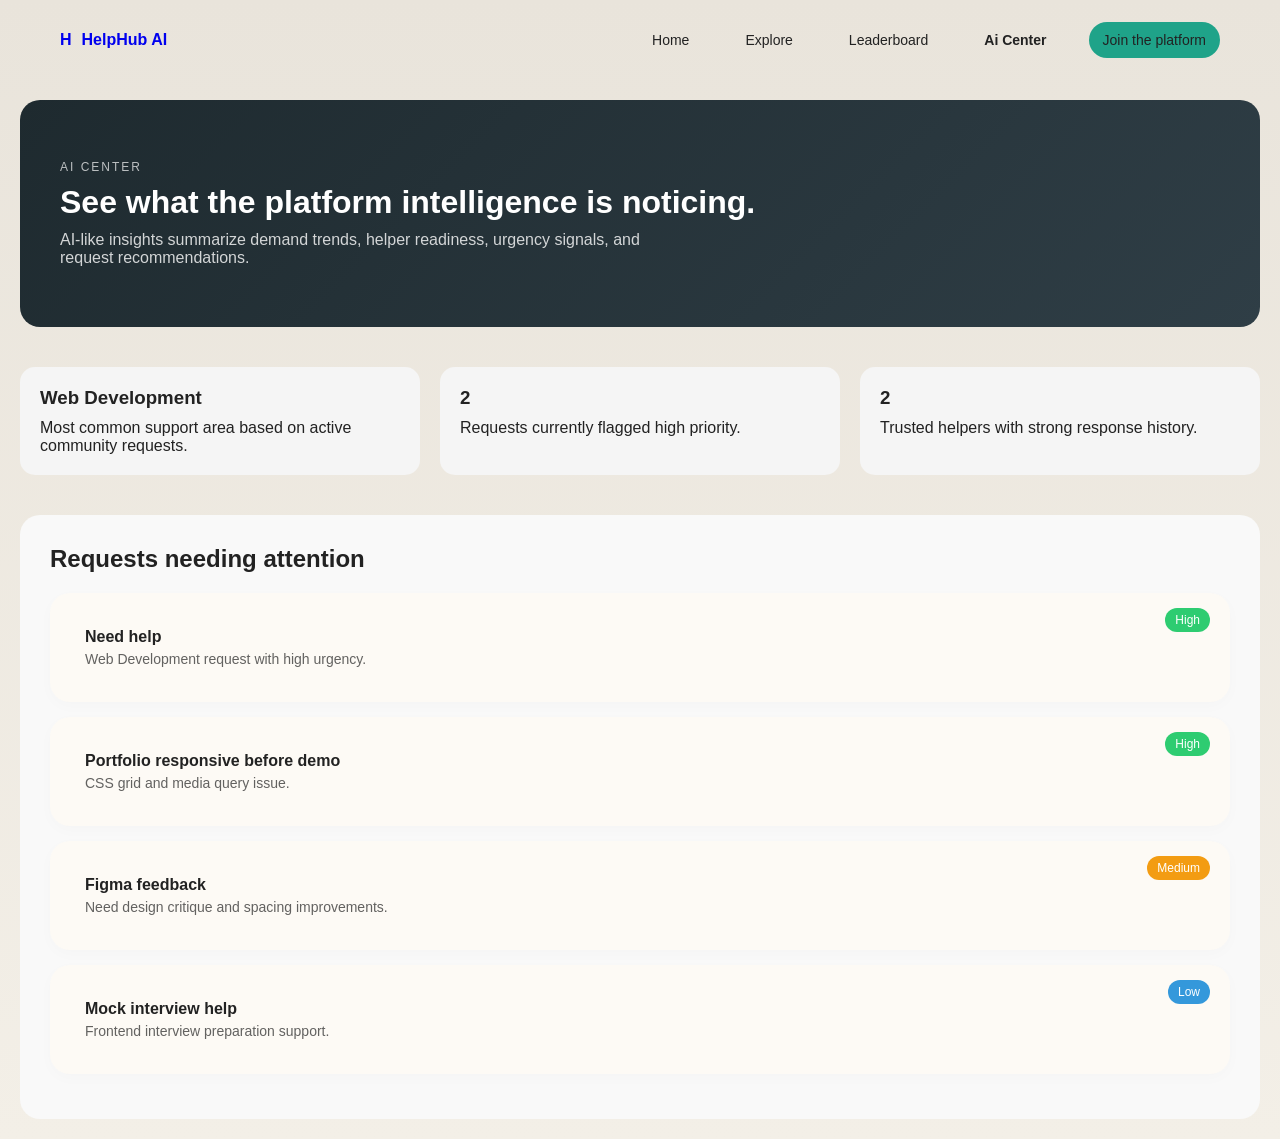
==== ai-center.html @ 76d534f5 "first commit" ====
<!doctype html>
<html lang="en">

<head>
  <meta charset="UTF-8" />
  <meta name="viewport" content="width=device-width, initial-scale=1.0" />
  <title>AI Center</title>
  <link rel="stylesheet" href="style.css" />
</head>

<body>
  <!-- NAVBAR -->
  <div class="navbar">
    <a href="./index.html" class="logo">
      <span class="logo-icon">H</span>
      <span class="logo-text">HelpHub AI</span>
    </a>

    <div class="nav-links">
      <a href="./index.html">Home</a>
      <a href="./explore.html">Explore</a>
      <a href="./leaderboard.html">Leaderboard</a>
      <a class="clicked-btn" href="./ai-center.html">Ai Center</a>
      <a href="./login.html" class="join-btn">Join the platform</a>
    </div>
  </div>

  <section class="ai-hero">
    <div class="ai-hero-content">
      <p class="ai-tag">AI CENTER</p>
      <h1>See what the platform intelligence is noticing.</h1>
      <p class="ai-sub">
        AI-like insights summarize demand trends, helper readiness, urgency
        signals, and request recommendations.
      </p>
    </div>
  </section>

  <section class="ai-stats">
    <div class="card">
      <h3>Web Development</h3>
      <p>Most common support area based on active community requests.</p>
    </div>

    <div class="card">
      <h3>2</h3>
      <p>Requests currently flagged high priority.</p>
    </div>

    <div class="card">
      <h3>2</h3>
      <p>Trusted helpers with strong response history.</p>
    </div>
  </section>

  <section class="ai-requests">
    <h2>Requests needing attention</h2>

    <div class="request-card">
      <h4>Need help</h4>
      <p>Web Development request with high urgency.</p>
      <span class="badge">High</span>
    </div>

    <div class="request-card">
      <h4>Portfolio responsive before demo</h4>
      <p>CSS grid and media query issue.</p>
      <span class="badge">High</span>
    </div>

    <div class="request-card">
      <h4>Figma feedback</h4>
      <p>Need design critique and spacing improvements.</p>
      <span class="badge medium">Medium</span>
    </div>

    <div class="request-card">
      <h4>Mock interview help</h4>
      <p>Frontend interview preparation support.</p>
      <span class="badge low">Low</span>
    </div>
  </section>
</body>

</html>
---- style.css ----
* {
  margin: 0;
  padding: 0;
  box-sizing: border-box;
  font-family: Inter, Arial, sans-serif;
}

body {
  background: linear-gradient(180deg, #e9e4db, #f3efe7);
  color: #222;
}

a,
a:visited,
a:hover,
a:active {
  text-decoration: none;
}


/* ================= NAVBAR ================= */

.navbar {
  display: flex;
  justify-content: space-between;
  align-items: center;
  padding: 22px 60px;
}

.topbar {
  position: sticky;
    top: 0;
    z-index: 20;
    backdrop-filter: blur(14px);
    background: rgba(244, 239, 230, 0.78);
    border-bottom: 1px solid rgba(29, 45, 42, 0.08);
}

.nav {
    display: flex;
    align-items: center;
    justify-content: space-between;
    gap: 20px;
    min-height: 78px;
}

.brand {
    display: inline-flex;
    align-items: center;
    gap: 14px;
    font-family: var(--heading-font);
    font-weight: 700;
}

.brand-badge {
    width: 44px;
    height: 44px;
    display: grid;
    place-items: center;
    border-radius: 14px;
    background: linear-gradient(135deg, #0f766e, #14b8a6);
    color: white;
    box-shadow: var(--shadow);
}

/* NAV LINKS */
.nav-links,
.nav-actions,
.tag-row,
.card-meta {
    display: flex;
    align-items: center;
    gap: 12px;
    flex-wrap: wrap;
}

.nav-links a {
    padding: 10px 14px;
    border-radius: 999px;
    color: var(--muted);
}

.nav-links a:hover,
.nav-links a.active {
    background: rgba(15, 118, 110, 0.1);
    color: var(--primary-strong);
}

/* ================= BADGES / TAGS ================= */
.pill,
.tag {
    display: inline-flex;
    align-items: center;
    padding: 8px 12px;
    border-radius: 999px;
    border: 1px solid rgba(17, 33, 29, 0.08);
    color: var(--muted);
    background: rgba(255, 255, 255, 0.65);
}

.tag {
    background: rgba(15, 118, 110, 0.08);
    color: var(--primary-strong);
    font-weight: 600;
}

.tag.urgent { background: rgba(220, 38, 38, 0.1); color: var(--danger); }
.tag.success { background: rgba(21, 128, 61, 0.1); color: var(--success); }
/* Responsive navbar: wrap links below the logo on smaller screens */
@media (max-width: 900px) {
  .navbar {
    padding: 16px 20px;
    flex-wrap: wrap;
    align-items: center;
  }
  /* let the logo sit on the left and nav-links take a full row */
  .logo {
    flex: 0 0 auto;
  }
  .nav-links {
    display: flex;
    flex-basis: 100%;
    justify-content: flex-end;
    gap: 12px;
    margin-top: 10px;
    flex-wrap: wrap;
  }
  .nav-links a,
  .nav-links span {
    padding: 8px 10px;
  }
  .join-btn {
    padding: 8px 12px;
  }
}

@media (max-width: 480px) {
  .navbar {
    padding: 12px 12px;
  }
  .nav-links {
    justify-content: flex-start;
    gap: 8px;
  }
  .nav-links a,
  .nav-links span {
    font-size: 14px;
    padding: 8px;
  }
  /* make the join button compact on small screens */
  .join-btn {
    padding: 6px 10px;
  }
}

.logo {
  display: flex;
  align-items: center;
  gap: 10px;
  font-weight: 600;
}

.logo-box {
  width: 36px;
  height: 36px;
  border-radius: 10px;
  background: #1fa389;
  display: flex;
  align-items: center;
  justify-content: center;
  color: white;
  font-weight: bold;
}

.nav-links {
  display: flex;
  gap: 28px;
  align-items: center;
  font-size: 14px;
}

.join-btn {
  background: #1fa389;
  padding: 10px 18px;
  border-radius: 20px;
  color: white;
  text-decoration: none;
}

/* HERO */

.hero {
  max-width: 1200px;
  margin: auto;
  display: grid;
  grid-template-columns: 1.2fr 1fr;
  gap: 40px;
  padding: 40px 20px;
}

.hero-left {
  background: #f7f3ea;
  padding: 50px;
  border-radius: 30px;
}

.hero-left small {
  letter-spacing: 2px;
  color: #5f6f66;
}

.hero-left h1 {
  font-size: 54px;
  margin: 18px 0;
  line-height: 1.1;
}

.hero-left p {
  color: #666;
  margin-bottom: 20px;
}

.hero-buttons {
  display: flex;
  gap: 12px;
  margin-bottom: 30px;
}

.primary-btn {
  background: #1fa389;
  color: white;
  padding: 12px 18px;
  border-radius: 20px;
  text-decoration: none;
}

.explore-hero {
  background: linear-gradient(135deg, #1e2a2f, #2f3e46);
  color: #fff;
  padding: 40px 28px;
  margin: 28px auto;
  border-radius: 20px;
  max-width: 1200px;
}
.explore-hero .ai-tag {
  letter-spacing: 2px;
  color: rgba(255, 255, 255, 0.8);
  font-size: 12px;
  margin-bottom: 8px;
}
.explore-hero h1 {
  font-size: 34px;
  margin: 6px 0 10px;
  line-height: 1.15;
}
.explore-hero .ai-sub {
  color: rgba(255, 255, 255, 0.85);
  max-width: 900px;
}

.explore-container {
  max-width: 1200px;
  margin: 0 auto 40px;
  padding: 20px;
  display: grid;
  grid-template-columns: 280px 1fr;
  gap: 24px;
  align-items: start;
}

.filters {
  background: #fff;
  padding: 18px;
  border-radius: 12px;
  box-shadow: 0 10px 20px rgba(0, 0, 0, 0.04);
  height: max-content;
  position: sticky;
  top: 20px;
}

.filter-tag {
  letter-spacing: 2px;
  color: #777;
  font-size: 12px;
  margin-bottom: 8px;
}

.feed {
  display: grid;
  grid-template-columns: repeat(2, 1fr);
  gap: 18px;
}

.feed-card {
  background: #fff;
  padding: 18px;
  border-radius: 12px;
  box-shadow: 0 10px 20px rgba(0, 0, 0, 0.04);
  display: flex;
  flex-direction: column;
  gap: 12px;
  min-height: 120px;
}

.tags {
  display: flex;
  gap: 8px;
  flex-wrap: wrap;
}

/* tag color variants used in explore.html */
.tag {
  display: inline-block;
  padding: 4px 10px;
  border-radius: 10px;
  font-size: 12px;
}
.tag.red {
  background: #ffe9e9;
  color: #b80f0f;
}
.tag.green {
  background: #e6f9ed;
  color: #117a4b;
}
.tag.yellow {
  background: #fff4d6;
  color: #b06f00;
}
.tag.blue {
  background: #e8f3ff;
  color: #205a9c;
}

.feed-card button {
  position: static;
  margin-top: 8px;
  padding: 8px 14px;
  border-radius: 20px;
  border: 1px solid #e6e6e6;
  background: #fff;
  color: #000;
  cursor: pointer;
  align-self: flex-start;
}
.feed-card button:hover {
  background: #f5f5f5;
}

@media (max-width: 900px) {
  .explore-container {
    grid-template-columns: 1fr;
  }
  .feed {
    grid-template-columns: 1fr;
  }
  .explore-hero h1 {
    font-size: 28px;
  }
  .filters {
    position: static;
    width: 100%;
  }
}

.secondary-btn {
  background: white;
  padding: 12px 18px;
  border-radius: 20px;
  text-decoration: none;
  color: #333;
  border: 1px solid #ddd;
}

/* STATS */

.stats {
  display: grid;
  grid-template-columns: repeat(3, 1fr);
  gap: 15px;
}

.stat-card {
  background: white;
  padding: 22px;
  border-radius: 18px;
  box-shadow: 0 10px 20px rgba(0, 0, 0, 0.05);
}

.stat-card h3 {
  font-size: 28px;
  margin-bottom: 6px;
}

/* RIGHT CARD */

.hero-right {
  background: #0d3d35;
  padding: 40px;
  border-radius: 28px;
  color: white;
  position: relative;
}

.circle {
  width: 70px;
  height: 70px;
  background: linear-gradient(#ffd56a, #f0b400);
  border-radius: 50%;
  position: absolute;
  top: 20px;
  right: 20px;
}

.hero-right h2 {
  font-size: 32px;
  margin-bottom: 15px;
}

.hero-right p {
  color: #d3ded9;
  margin-bottom: 20px;
}

.feature-box {
  background: #f4efe7;
  color: #333;
  padding: 18px;
  border-radius: 16px;
  margin-bottom: 15px;
}

.feature-box strong {
  display: block;
  margin-bottom: 6px;
}

/* SECTION */

.section {
  max-width: 1200px;
  margin: auto;
  padding: 70px 20px;
}

.section h2 {
  font-size: 36px;
  margin-bottom: 30px;
}

/* FLOW CARDS */

.flow {
  display: grid;
  grid-template-columns: repeat(3, 1fr);
  gap: 20px;
}

.flow-card {
  background: white;
  padding: 24px;
  border-radius: 20px;
  box-shadow: 0 10px 20px rgba(0, 0, 0, 0.05);
}

/* COMMUNITY */

.community {
  display: grid;
  grid-template-columns: repeat(3, 1fr);
  gap: 20px;
}

.community-card {
  background: white;
  padding: 24px;
  border-radius: 20px;
  box-shadow: 0 10px 20px rgba(0, 0, 0, 0.05);
}

.tag {
  display: inline-block;
  background: #e6f4ef;
  padding: 4px 10px;
  border-radius: 10px;
  font-size: 12px;
  margin-right: 6px;
}

.open-btn {
  margin-top: 15px;
  display: inline-block;
  background: #f4f4f4;
  padding: 8px 14px;
  border-radius: 20px;
  text-decoration: none;
  color: #333;
  font-size: 13px;
}

/* FOOTER */

.footer {
  text-align: center;
  font-size: 13px;
  padding: 30px;
  color: #777;
}

/* RESPONSIVE */

@media (max-width: 900px) {
  .hero {
    grid-template-columns: 1fr;
  }

  .stats {
    grid-template-columns: 1fr;
  }

  .flow {
    grid-template-columns: 1fr;
  }

  .community {
    grid-template-columns: 1fr;
  }
}

/* MAIN CONTAINER */

.container {
  max-width: 1200px;
  margin: auto;
  padding: 40px 20px;
  display: flex;
  gap: 30px;
}

/* LEFT CARD */

.left-card {
  flex: 1;
  background: linear-gradient(135deg, #0c3d36, #0b2e2b);
  color: white;
  padding: 50px;
  border-radius: 30px;
}

.left-card small {
  letter-spacing: 2px;
  color: #cbd5d1;
}

.left-card h1 {
  font-size: 48px;
  margin: 20px 0;
}

.left-card p {
  color: #cbd5d1;
  line-height: 1.6;
  margin-bottom: 20px;
}

.left-card ul {
  color: #cbd5d1;
  line-height: 1.8;
}

/* RIGHT CARD */

.right-card {
  flex: 1;
  background: #f8f3ea;
  padding: 40px;
  border-radius: 30px;
  box-shadow: 0 10px 30px rgba(0, 0, 0, 0.05);
}

.right-card small {
  letter-spacing: 2px;
  color: #777;
}

.right-card h2 {
  font-size: 32px;
  margin: 15px 0 30px;
}

label {
  font-size: 14px;
  color: #444;
  display: block;
  margin-bottom: 6px;
}

input,
select {
  width: 100%;
  padding: 12px;
  border-radius: 10px;
  border: 1px solid #ddd;
  margin-bottom: 18px;
  background: white;
}

.row {
  display: flex;
  gap: 15px;
}

.row div {
  flex: 1;
}

button {
  width: 100%;
  padding: 14px;
  border: none;
  border-radius: 30px;
  background: #1db59c;
  color: white;
  font-size: 16px;
  cursor: pointer;
}

button:hover {
  opacity: 0.9;
}

/* RESPONSIVE */

@media (max-width: 900px) {
  .container {
    flex-direction: column;
  }

  .left-card h1 {
    font-size: 36px;
  }
}
.clicked-btn {
  color: #1fa389;
  font-weight: 600;
  position: relative;
}
/* AI HERO */
.ai-hero {
  background: linear-gradient(135deg, #1e2a2f, #2f3e46);
  color: #fff;
  padding: 60px 40px;
  border-radius: 20px;
  margin: 20px;
}

.ai-hero h1 {
  font-size: 32px;
  margin: 10px 0;
}

.ai-sub {
  opacity: 0.8;
  max-width: 600px;
}

.ai-tag {
  font-size: 12px;
  letter-spacing: 2px;
  opacity: 0.7;
}

/* STATS */
.ai-stats {
  display: flex;
  gap: 20px;
  padding: 20px;
}

.card {
  background: #f5f5f5;
  padding: 20px;
  border-radius: 15px;
  flex: 1;
}

.card h3 {
  margin-bottom: 10px;
}

/* REQUESTS */
.ai-requests {
  background: #f9f9f9;
  margin: 20px;
  padding: 30px;
  border-radius: 20px;
}

.ai-requests h2 {
  margin-bottom: 20px;
}

.request-card {
  background: #fff;
  padding: 15px 20px;
  border-radius: 12px;
  margin-bottom: 15px;
  position: relative;
}

.request-card h4 {
  margin-bottom: 5px;
}

.request-card p {
  font-size: 14px;
  opacity: 0.7;
}

/* BADGES */
.badge {
  position: absolute;
  top: 15px;
  right: 20px;
  background: #2ecc71;
  color: #fff;
  padding: 5px 10px;
  border-radius: 20px;
  font-size: 12px;
}

.badge.medium {
  background: #f39c12;
}

.badge.low {
  background: #3498db;
}
/* Explore styles consolidated above (removed duplicate block) */

.active-nav-btn {
  background: #e6f4ef;
  color: #1fa389 !important;
  padding: 8px 18px;
  border-radius: 20px;
  font-weight: 500;
}

.profile-wrapper {
  max-width: 1000px;
  margin: 0 auto;
  padding: 20px;
  display: flex;
  flex-direction: column;
  gap: 20px;
}

.profile-header-card {
  background: #283033;
  color: white;
  padding: 50px 40px;
  border-radius: 20px;
}

.profile-header-card small {
  font-size: 12px;
  letter-spacing: 1.5px;
  color: #9ba4a1;
  text-transform: uppercase;
  font-weight: 600;
}

.profile-header-card h1 {
  font-size: 42px;
  margin: 12px 0 8px;
  font-weight: 600;
  letter-spacing: -1px;
}

.profile-header-card p {
  color: #9ba4a1;
  font-size: 15px;
}

.profile-content {
  display: grid;
  grid-template-columns: 1fr 1fr;
  gap: 20px;
}

.profile-card {
  background: #fdfaf5;
  border-radius: 20px;
  padding: 35px;
  box-shadow: 0 4px 15px rgba(0, 0, 0, 0.02);
}

.profile-card-label {
  font-size: 11px;
  letter-spacing: 1.5px;
  color: #1fa389;
  text-transform: uppercase;
  font-weight: 700;
  margin-bottom: 15px;
  display: block;
}

.profile-card h2 {
  font-size: 32px;
  margin-bottom: 25px;
  color: #111;
  letter-spacing: -0.5px;
}

/* Stats List */
.profile-stat {
  display: flex;
  justify-content: space-between;
  padding: 18px 0;
  border-bottom: 1px solid #eaeaea;
  font-size: 15px;
  color: #444;
}

.profile-stat:last-of-type {
  margin-bottom: 10px;
}

.profile-stat strong {
  font-weight: 600;
  color: #111;
}

.profile-tags-group {
  margin-top: 25px;
}

.profile-tags-group h4 {
  font-size: 14px;
  margin-bottom: 12px;
  color: #222;
  font-weight: 600;
}

.profile-tag {
  display: inline-block;
  background: #e6f4ef;
  color: #1fa389;
  padding: 8px 16px;
  border-radius: 20px;
  font-size: 13px;
  margin-right: 6px;
  margin-bottom: 8px;
  font-weight: 500;
}

/* Form Layout */
.profile-form-row {
  display: flex;
  gap: 15px;
}

.profile-form-row .form-group {
  flex: 1;
}

.form-group {
  margin-bottom: 18px;
}

.form-group label {
  font-size: 13px;
  font-weight: 500;
  margin-bottom: 8px;
  color: #555;
}

.profile-card input {
  background: #ffffff;
  border: 1px solid #e8e8e8;
  padding: 14px;
  font-size: 14px;
  color: #333;
  margin-bottom: 0;
}

.save-profile-btn {
  background: #1fa389;
  color: white;
  padding: 14px;
  border-radius: 30px;
  font-weight: 600;
  margin-top: 15px;
  width: 100%;
  cursor: pointer;
  transition: background 0.2s ease;
}

.save-profile-btn:hover {
  background: #198a73;
}

/* Mobile Responsive */
@media (max-width: 850px) {
  .profile-content {
    grid-template-columns: 1fr;
  }
  .profile-form-row {
    flex-direction: column;
    gap: 0;
  }
  .nav-links.mobile-text-links {
    display: flex !important;
    gap: 15px;
    flex-wrap: wrap;
    justify-content: center;
  }
}

.message-list {
  display: flex;
  flex-direction: column;
  gap: 16px;
}

.message-item {
  border: 1px solid #f0f0f0;
  border-radius: 16px;
  padding: 20px;
  display: flex;
  justify-content: space-between;
  align-items: center;
  background: #ffffff;
  box-shadow: 0 2px 8px rgba(0, 0, 0, 0.01);
}

.msg-content {
  max-width: 75%;
}

.msg-content strong {
  display: block;
  font-size: 14px;
  color: #111;
  margin-bottom: 8px;
  font-weight: 600;
}

.msg-content p {
  font-size: 13px;
  color: #666;
  line-height: 1.5;
  margin: 0;
}

.msg-time {
  background: #e6f4ef;
  color: #1fa389;
  padding: 10px 14px;
  border-radius: 30px;
  font-size: 11px;
  font-weight: 700;
  text-align: center;
  line-height: 1.3;
}

.custom-select,
.custom-textarea {
  width: 100%;
  padding: 14px;
  border-radius: 10px;
  border: 1px solid #e8e8e8;
  background: #ffffff;
  font-size: 14px;
  color: #333;
  margin-bottom: 0;
  font-family: inherit;
}

.custom-textarea {
  resize: vertical;
  min-height: 100px;
}

.custom-select:focus,
.custom-textarea:focus {
  outline: none;
  border-color: #1fa389;
}

.request-wrapper {
  max-width: 1000px;
  margin: 0 auto;
  padding: 20px;
  display: flex;
  flex-direction: column;
  gap: 20px;
}

.request-hero {
  background: #283033;
  color: white;
  padding: 50px 40px;
  border-radius: 20px;
}

.request-hero small {
  font-size: 11px;
  letter-spacing: 1.5px;
  color: #9ba4a1;
  text-transform: uppercase;
  font-weight: 700;
  display: block;
  margin-bottom: 12px;
}

.request-hero h1 {
  font-size: 42px;
  margin: 0 0 12px 0;
  font-weight: 600;
  letter-spacing: -1px;
  line-height: 1.1;
}

.request-hero p {
  color: #9ba4a1;
  font-size: 15px;
}

.request-body {
  display: grid;
  grid-template-columns: 1.3fr 1fr;
  gap: 20px;
}

.request-card {
  background: #fdfaf5;
  border-radius: 20px;
  padding: 35px;
  box-shadow: 0 4px 15px rgba(0, 0, 0, 0.02);
}

/* FORM STYLES OVERRIDE */
.request-form label {
  font-size: 13px;
  font-weight: 600;
  color: #333;
  margin-bottom: 8px;
  display: block;
}

.request-form input,
.request-form select,
.request-form textarea {
  width: 100%;
  padding: 14px;
  border-radius: 10px;
  border: 1px solid #e8e8e8;
  background: #ffffff;
  font-size: 14px;
  color: #333;
  margin-bottom: 20px;
  font-family: inherit;
  box-shadow: none;
}

.request-form input:focus,
.request-form select:focus,
.request-form textarea:focus {
  outline: none;
  border-color: #1fa389;
}

.request-form textarea {
  resize: vertical;
  min-height: 120px;
}

.request-form-row {
  display: flex;
  gap: 15px;
}

.request-form-row > div {
  flex: 1;
}

/* BUTTONS */
.request-actions {
  display: flex;
  gap: 15px;
  margin-top: 10px;
}

.btn-outline {
  background: #ffffff;
  border: 1px solid #e8e8e8;
  color: #111;
  font-weight: 600;
  padding: 12px 20px;
  border-radius: 30px;
  cursor: pointer;
  width: auto;
  transition: all 0.2s;
}

.btn-outline:hover {
  background: #f4f4f4;
}

.btn-primary {
  background: #1fa389;
  color: white;
  border: none;
  font-weight: 600;
  padding: 12px 20px;
  border-radius: 30px;
  cursor: pointer;
  width: auto;
  transition: all 0.2s;
}

.btn-primary:hover {
  background: #198a73;
}

/* AI ASSISTANT PANEL */
.ai-panel-label {
  font-size: 11px;
  letter-spacing: 1.5px;
  color: #1fa389;
  text-transform: uppercase;
  font-weight: 700;
  margin-bottom: 15px;
  display: block;
}

.request-ai-card h2 {
  font-size: 32px;
  margin-bottom: 25px;
  color: #111;
  letter-spacing: -0.5px;
  line-height: 1.1;
}

.ai-suggestion-list {
  display: flex;
  flex-direction: column;
}

.ai-suggestion-item {
  display: flex;
  justify-content: space-between;
  align-items: flex-start;
  padding: 18px 0;
  border-bottom: 1px solid #eaeaea;
  font-size: 14px;
  color: #444;
  gap: 20px;
}

.ai-suggestion-item:last-child {
  border-bottom: none;
  padding-bottom: 0;
}

.ai-suggestion-item .key {
  color: #555;
  flex-shrink: 0;
}

.ai-suggestion-item .value {
  font-weight: 600;
  color: #111;
  text-align: right;
  line-height: 1.4;
}

/* RESPONSIVE */
@media (max-width: 850px) {
  .request-body {
    grid-template-columns: 1fr;
  }
  .request-form-row {
    flex-direction: column;
    gap: 0;
  }
  .request-form-row[style] {
    max-width: 100% !important;
  }
  .request-actions {
    flex-direction: column;
  }
  .btn-outline,
  .btn-primary {
    width: 100%;
  }
  .ai-suggestion-item {
    flex-direction: column;
    gap: 8px;
    text-align: left;
  }
  .ai-suggestion-item .value {
    text-align: left;
  }
}
/* ========================================= */
/* DASHBOARD PAGE CSS                        */
/* ========================================= */

.dashboard-wrapper {
  max-width: 1200px;
  margin: 0 auto;
  padding: 20px;
  display: flex;
  flex-direction: column;
  gap: 24px;
}

/* HERO */
.dashboard-hero {
  background: #283033;
  color: white;
  padding: 40px 40px;
  border-radius: 20px;
}

.dashboard-hero small {
  font-size: 11px;
  letter-spacing: 1.5px;
  color: #9ba4a1;
  text-transform: uppercase;
  font-weight: 700;
  display: block;
  margin-bottom: 12px;
}

.dashboard-hero h1 {
  font-size: 46px;
  margin: 0 0 10px 0;
  font-weight: 600;
  letter-spacing: -1px;
}

.dashboard-hero p {
  color: #9ba4a1;
  font-size: 15px;
}

/* STATS */
.dashboard-stats {
  display: grid;
  grid-template-columns: repeat(4, 1fr);
  gap: 20px;
}

.stat-box {
  background: #ffffff;
  padding: 24px;
  border-radius: 16px;
  box-shadow: 0 4px 10px rgba(0,0,0,0.02);
}

.stat-label {
  font-size: 11px;
  letter-spacing: 1.5px;
  color: #1fa389;
  text-transform: uppercase;
  font-weight: 700;
  display: block;
  margin-bottom: 15px;
}

.stat-box h3 {
  font-size: 32px;
  margin-bottom: 10px;
  color: #111;
}

.stat-box p {
  font-size: 13px;
  color: #666;
  line-height: 1.4;
}

/* MAIN CONTENT GRID */
.dashboard-content {
  display: grid;
  grid-template-columns: 1.6fr 1fr;
  gap: 24px;
  align-items: start;
}

/* LEFT: RECENT REQUESTS */
.section-header {
  display: flex;
  justify-content: space-between;
  align-items: flex-end;
  margin-bottom: 20px;
}

.section-header small {
  font-size: 11px;
  letter-spacing: 1.5px;
  color: #1fa389;
  text-transform: uppercase;
  font-weight: 700;
  display: block;
  margin-bottom: 8px;
}

.section-header h2 {
  font-size: 32px;
  color: #111;
  letter-spacing: -0.5px;
}

.btn-round {
  background: #ffffff;
  border: none;
  padding: 10px 20px;
  border-radius: 30px;
  font-weight: 600;
  color: #111;
  cursor: pointer;
  box-shadow: 0 2px 8px rgba(0,0,0,0.04);
  font-size: 13px;
  width: auto;
}

.dash-request-list {
  display: flex;
  flex-direction: column;
  gap: 16px;
}

.dash-req-card {
  background: #ffffff;
  padding: 24px;
  border-radius: 16px;
  box-shadow: 0 4px 10px rgba(0,0,0,0.02);
}

.top-badges {
  display: flex;
  gap: 8px;
  margin-bottom: 12px;
}

.badge-pill {
  font-size: 11px;
  padding: 4px 12px;
  border-radius: 20px;
  font-weight: 600;
}

.badge-pill.outline { border: 1px solid #e0e0e0; color: #555; }
.badge-pill.light-red { background: #ffebeb; color: #d64545; }
.badge-pill.light-green { background: #e6f4ef; color: #1fa389; }
.badge-pill.light-blue { background: #ebf5ff; color: #0073e6; }
.badge-pill.light-gray { background: #f0f0f0; color: #666; }

.dash-req-card h4 {
  font-size: 18px;
  margin-bottom: 8px;
  color: #111;
}

.dash-req-card p {
  font-size: 14px;
  color: #666;
  margin-bottom: 16px;
  line-height: 1.5;
}

.card-footer {
  display: flex;
  justify-content: space-between;
  align-items: center;
  margin-top: 20px;
  padding-top: 16px;
  border-top: 1px solid #f0f0f0;
}

.user-info strong {
  display: block;
  font-size: 13px;
  color: #111;
}

.user-info span {
  font-size: 12px;
  color: #888;
}

.btn-outline-small {
  background: transparent;
  border: 1px solid #ddd;
  padding: 8px 16px;
  border-radius: 20px;
  font-size: 13px;
  font-weight: 600;
  color: #333;
  cursor: pointer;
  width: auto;
}

/* RIGHT: SIDEBAR */
.dashboard-sidebar {
  display: flex;
  flex-direction: column;
  gap: 20px;
}

.side-card {
  background: #ffffff;
  padding: 24px;
  border-radius: 16px;
  box-shadow: 0 4px 10px rgba(0,0,0,0.02);
}

.side-label {
  font-size: 11px;
  letter-spacing: 1.5px;
  color: #1fa389;
  text-transform: uppercase;
  font-weight: 700;
  display: block;
  margin-bottom: 12px;
}

.side-card h3 {
  font-size: 20px;
  margin-bottom: 20px;
  color: #111;
}

/* Insight List */
.insight-list {
  display: flex;
  flex-direction: column;
}

.insight-item {
  display: flex;
  justify-content: space-between;
  padding: 16px 0;
  border-bottom: 1px solid #f0f0f0;
  font-size: 13px;
}

.insight-item:last-child {
  border-bottom: none;
  padding-bottom: 0;
}

.insight-item .key {
  color: #666;
  flex: 1;
}

.insight-item .value {
  font-weight: 600;
  color: #111;
  text-align: right;
  flex: 1;
  line-height: 1.4;
}

/* Notification List */
.notification-list {
  display: flex;
  flex-direction: column;
  gap: 12px;
}

.notification-item {
  display: flex;
  justify-content: space-between;
  align-items: center;
  padding: 16px;
  border: 1px solid #f0f0f0;
  border-radius: 12px;
  background: #fafafa;
}

.notif-text strong {
  display: block;
  font-size: 13px;
  color: #111;
  margin-bottom: 4px;
  line-height: 1.3;
}

.notif-text span {
  font-size: 11px;
  color: #888;
}

.notif-badge {
  font-size: 10px;
  font-weight: 600;
  padding: 4px 10px;
  border-radius: 20px;
  text-transform: uppercase;
}

.notif-badge.unread { background: #ffebeb; color: #d64545; }
.notif-badge.read { background: #e6f4ef; color: #1fa389; }

/* RESPONSIVE */
@media (max-width: 950px) {
  .dashboard-stats {
    grid-template-columns: repeat(2, 1fr);
  }
  .dashboard-content {
    grid-template-columns: 1fr;
  }
  .section-header {
    flex-direction: column;
    align-items: flex-start;
    gap: 15px;
  }
}

@media (max-width: 600px) {
  .dashboard-stats {
    grid-template-columns: 1fr;
  }
  .dashboard-hero h1 {
    font-size: 36px;
  }
}
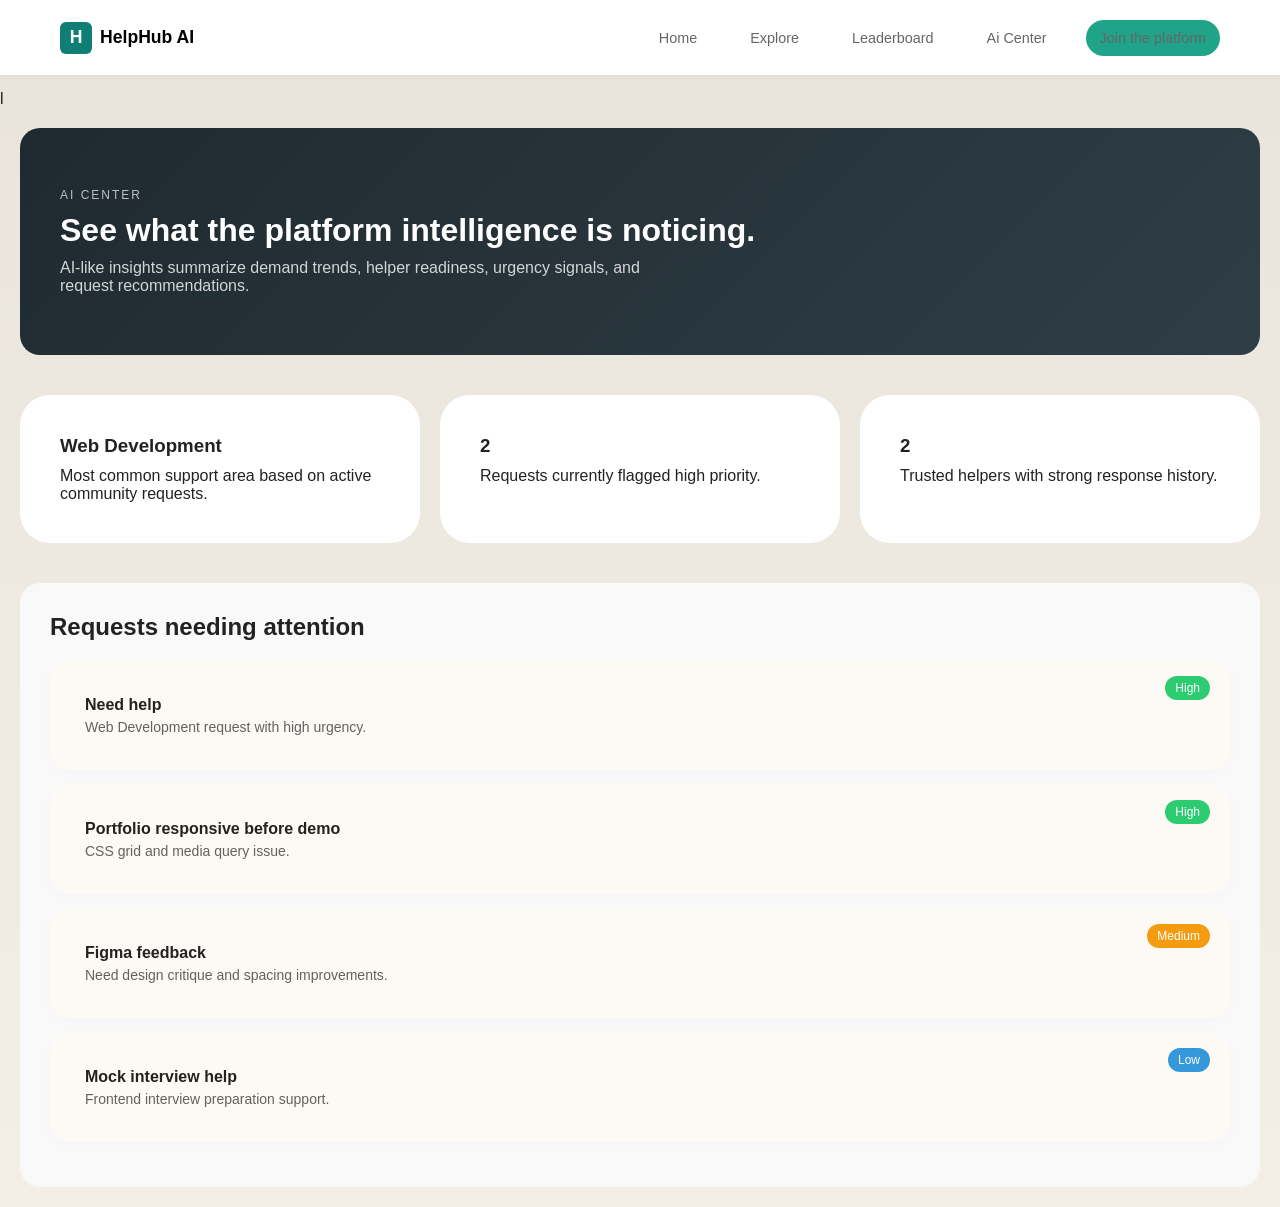
==== commit f78df552: "fix style" ====
--- a/ai-center.html
+++ b/ai-center.html
@@ -5,7 +5,10 @@
   <meta charset="UTF-8" />
   <meta name="viewport" content="width=device-width, initial-scale=1.0" />
   <title>AI Center</title>
-  <link rel="stylesheet" href="style.css" />
+  <link rel="stylesheet" href="style.css">
+   <!-- <link rel="stylesheet" href="index.css" > -->
+  <link rel="stylesheet" href="leaderboard.css">
+  l
 </head>
 
 <body>
--- a/style.css
+++ b/style.css
@@ -110,7 +110,6 @@
 @media (max-width: 900px) {
   .navbar {
     padding: 16px 20px;
-    flex-wrap: wrap;
     align-items: center;
   }
   /* let the logo sit on the left and nav-links take a full row */
--- a/index.css
+++ b/index.css
@@ -0,0 +1,349 @@
+:root {
+    --bg: #f4efe6;
+    --surface: rgba(255, 250, 243, 0.88);
+    --surface-strong: #fffaf3;
+    --surface-dark: #1d2d2a;
+    --text: #1a1f1d;
+    --muted: #5f685f;
+    --line: rgba(34, 54, 47, 0.1);
+    --primary: #0f766e;
+    --primary-strong: #115e59;
+    --accent: #f59e0b;
+    --danger: #dc2626;
+    --success: #15803d;
+    --shadow: 0 24px 60px rgba(17, 33, 29, 0.12);
+    --radius-xl: 32px;
+    --radius-lg: 22px;
+    --container: 1180px;
+    --heading-font: "Space Grotesk", "Segoe UI", sans-serif;
+    --body-font: "Plus Jakarta Sans", "Segoe UI", sans-serif;
+}
+
+/* RESET */
+* { box-sizing: border-box; }
+
+html { scroll-behavior: smooth; }
+
+body {
+    margin: 0;
+    font-family: var(--body-font);
+    color: var(--text);
+    background:
+        radial-gradient(circle at top left, rgba(16, 185, 129, 0.12), transparent 30%),
+        radial-gradient(circle at top right, rgba(245, 158, 11, 0.16), transparent 28%),
+        linear-gradient(180deg, #f7f0e6 0%, #f4efe6 52%, #efe7da 100%);
+    min-height: 100vh;
+}
+
+a { color: inherit; text-decoration: none; }
+img { max-width: 100%; display: block; }
+
+button, input, select, textarea {
+    font: inherit;
+}
+
+.container {
+    width: min(var(--container), calc(100% - 32px));
+    margin: 0 auto;
+}
+
+.site-shell { padding-bottom: 48px; }
+
+/* ================= NAVBAR ================= */
+.topbar {
+    position: sticky;
+    top: 0;
+    z-index: 20;
+    backdrop-filter: blur(14px);
+    background: rgba(244, 239, 230, 0.78);
+    border-bottom: 1px solid rgba(29, 45, 42, 0.08);
+}
+
+.nav {
+    display: flex;
+    align-items: center;
+    justify-content: space-between;
+    gap: 20px;
+    min-height: 78px;
+}
+
+.brand {
+    display: inline-flex;
+    align-items: center;
+    gap: 14px;
+    font-family: var(--heading-font);
+    font-weight: 700;
+}
+
+.brand-badge {
+    width: 44px;
+    height: 44px;
+    display: grid;
+    place-items: center;
+    border-radius: 14px;
+    background: linear-gradient(135deg, #0f766e, #14b8a6);
+    color: white;
+    box-shadow: var(--shadow);
+}
+
+/* NAV LINKS */
+.nav-links,
+.nav-actions,
+.tag-row,
+.card-meta {
+    display: flex;
+    align-items: center;
+    gap: 12px;
+    flex-wrap: wrap;
+}
+
+.nav-links a {
+    padding: 10px 14px;
+    border-radius: 999px;
+    color: var(--muted);
+}
+
+.nav-links a:hover,
+.nav-links a.active {
+    background: rgba(15, 118, 110, 0.1);
+    color: var(--primary-strong);
+}
+
+/* ================= BADGES / TAGS ================= */
+.pill,
+.tag {
+    display: inline-flex;
+    align-items: center;
+    padding: 8px 12px;
+    border-radius: 999px;
+    border: 1px solid rgba(17, 33, 29, 0.08);
+    color: var(--muted);
+    background: rgba(255, 255, 255, 0.65);
+}
+
+.tag {
+    background: rgba(15, 118, 110, 0.08);
+    color: var(--primary-strong);
+    font-weight: 600;
+}
+
+.tag.urgent { background: rgba(220, 38, 38, 0.1); color: var(--danger); }
+.tag.success { background: rgba(21, 128, 61, 0.1); color: var(--success); }
+
+/* ================= BUTTONS ================= */
+.btn {
+    display: inline-flex;
+    align-items: center;
+    justify-content: center;
+    padding: 14px 20px;
+    border-radius: 999px;
+    font-weight: 700;
+    cursor: pointer;
+    transition: 0.2s;
+}
+
+.btn:hover { transform: translateY(-2px); }
+
+.btn-primary {
+    background: linear-gradient(135deg, var(--primary), #14b8a6);
+    color: white;
+    box-shadow: 0 18px 36px rgba(15, 118, 110, 0.22);
+}
+
+.btn-secondary {
+    background: white;
+    border: 1px solid rgba(17, 33, 29, 0.08);
+}
+
+/* ================= HERO ================= */
+.hero { padding: 60px 0 34px; }
+
+.hero-grid {
+    display: grid;
+    grid-template-columns: 1.2fr 0.8fr;
+    gap: 24px;
+}
+
+.hero-copy,
+.hero-panel {
+    border-radius: var(--radius-xl);
+    padding: 28px;
+}
+
+.hero-copy {
+    background: linear-gradient(160deg, rgba(255, 250, 243, 0.9) 0%, rgba(246, 240, 230, 0.85) 100%);
+}
+
+.hero-panel {
+    background: linear-gradient(180deg, #173430, #102926);
+    color: white;
+    position: relative;
+    overflow: hidden;
+}
+
+.orb {
+    position: absolute;
+    top: 24px;
+    right: 24px;
+    width: 82px;
+    height: 82px;
+    border-radius: 50%;
+    background: radial-gradient(circle, #fde68a, #f59e0b);
+}
+
+/* ================= STATS ================= */
+.stats-grid {
+    margin-top: 20px;
+    display: grid;
+    grid-template-columns: repeat(3, 1fr);
+    gap: 16px;
+}
+
+.stat-card,
+.feature-card,
+.request-card {
+    border-radius: 24px;
+    padding: 22px;
+    background: var(--surface);
+    box-shadow: var(--shadow);
+}
+.stack {
+    display: grid;
+    gap: 16px; /* 👈 this adds space between feature cards */
+}
+/* ================= SECTION ================= */
+.section { padding: 24px 0; }
+
+.section-head {
+    display: flex;
+    justify-content: space-between;
+    align-items: end;
+    margin-bottom: 20px;
+}
+
+/* ================= CARDS ================= */
+.card-grid {
+    display: grid;
+    grid-template-columns: repeat(3, 1fr);
+    gap: 20px;
+}
+
+.request-card {
+    display: flex;
+    flex-direction: column;
+    gap: 14px;
+}
+
+.request-card:hover {
+    transform: translateY(-6px);
+    box-shadow: 0 30px 70px rgba(0,0,0,0.12);
+}
+
+/* ================= TEXT ================= */
+h1, h2, h3 {
+    font-family: var(--heading-font);
+    margin: 0 0 12px;
+}
+
+p {
+    color: var(--muted);
+    line-height: 1.7;
+}
+
+.eyebrow,
+.section-kicker {
+    text-transform: uppercase;
+    letter-spacing: 0.16em;
+    font-size: 0.78rem;
+    font-weight: 800;
+    color: var(--primary-strong);
+}
+
+/* ================= LIST ================= */
+.list-item {
+    display: flex;
+    justify-content: space-between;
+    padding: 16px 0;
+    border-bottom: 1px solid var(--line);
+}
+
+.no-border {
+    border: none !important;
+}
+
+/* ================= FOOTER ================= */
+.footer {
+   margin-left: 100px;
+    color: var(--muted);
+}
+
+/* ================= ANIMATION ================= */
+.fade-in {
+    opacity: 0;
+    transform: translateY(16px);
+    animation: reveal 0.6s ease forwards;
+}
+
+@keyframes reveal {
+    to {
+        opacity: 1;
+        transform: translateY(0);
+    }
+}
+
+/* ================= RESPONSIVE (MERGED CLEAN) ================= */
+@media (max-width: 980px) {
+    .hero-grid { grid-template-columns: 1fr; }
+    .card-grid { grid-template-columns: repeat(2, 1fr); }
+    .stats-grid { grid-template-columns: repeat(2, 1fr); }
+
+}
+
+@media (max-width: 600px) {
+    .card-grid,
+    .stats-grid {
+        grid-template-columns: 1fr;
+    }
+
+    .hero-copy,
+    .hero-panel {
+        padding: 20px;
+    }
+
+    h1 { font-size: 2.2rem; }
+   
+    .footer {
+   margin-left: 10px;
+
+}
+
+/* ONLY FIX FOR BLACK TEXT INSIDE FEATURE CARD */
+.feature-card h3,
+.feature-card p {
+    color: black;
+} }
+.menu-toggle {
+    display: none;
+    font-size: 26px;
+    background: none;
+    border: none;
+    cursor: pointer;
+}
+
+/* MOBILE */
+@media (max-width: 980px) {
+    .menu-toggle {
+        display: block;
+    }
+
+    .nav-links {
+        display: none;
+        flex-direction: column;
+        width: 100%;
+        margin-top: 10px;
+    }
+
+    .nav-links.active {
+        display: flex;
+    }
+}
--- a/leaderboard.css
+++ b/leaderboard.css
@@ -0,0 +1,331 @@
+:root {
+    --primary-teal: rgba(19, 176, 159, 1);
+    --dark-bg: #1e2626;
+    --mid-teal: rgba(15, 127, 118, 1);
+    --page-bg: #f6f4f0;
+    --white: #ffffff;
+}
+
+* {
+    margin: 0;
+    padding: 0;
+    box-sizing: border-box;
+    font-family: 'Inter', sans-serif;
+}
+
+body {
+    background-color: var(--page-bg);
+    padding-top: 90px;
+}
+
+/* Navbar */
+.navbar {
+    position: fixed;
+    top: 0;
+    width: 100%;
+    background: var(--white);
+    height: 75px;
+    display: flex;
+    align-items: center;
+    z-index: 1000;
+    box-shadow: 0 1px 5px rgba(0, 0, 0, 0.05);
+}
+
+.nav-container {
+    width: 90%;
+    max-width: 1200px;
+    margin: 0 auto;
+    display: flex;
+    justify-content: space-between;
+    align-items: center;
+}
+
+.logo {
+    display: flex;
+    align-items: center;
+    gap: 8px;
+    font-weight: 700;
+    font-size: 1.1rem;
+}
+
+.logo-icon {
+    background: var(--mid-teal);
+    color: white;
+    width: 32px;
+    height: 32px;
+    border-radius: 6px;
+    display: flex;
+    justify-content: center;
+    align-items: center;
+}
+
+.logo-text {
+    font-weight: 700;
+    color: black;
+}
+
+.nav-links {
+    display: flex;
+    gap: 25px;
+    align-items: center;
+}
+
+.nav-links a {
+    text-decoration: none;
+    color: #666;
+    font-weight: 500;
+    font-size: 0.9rem;
+}
+
+.active-link {
+    background-color: #e8f4f3;
+    color: var(--mid-teal) !important;
+    padding: 8px 16px;
+    border-radius: 20px;
+    font-weight: 600 !important;
+}
+
+/* Layout */
+.main-wrapper {
+    max-width: 1100px;
+    margin: 0 auto;
+    padding-bottom: 50px;
+}
+
+.banner-card {
+    background-color: var(--dark-bg);
+    color: white;
+    padding: 50px 60px;
+    border-radius: 35px;
+    margin-bottom: 40px;
+}
+
+.banner-card h1 {
+    font-size: 3.2rem;
+    line-height: 1;
+    letter-spacing: -1px;
+    margin-top: 15px;
+}
+
+.tagline {
+    font-size: 0.7rem;
+    font-weight: 700;
+    letter-spacing: 1.2px;
+    opacity: 0.7;
+}
+
+.banner-sub {
+    color: #9ca3af;
+    font-size: 1rem;
+}
+
+/* Grid */
+.content-grid {
+    display: flex;
+    gap: 25px;
+}
+
+.card {
+    background: var(--white);
+    border-radius: 30px;
+    padding: 40px;
+    flex: 1;
+}
+
+/* Section */
+.tagline-small {
+    font-size: 0.75rem;
+    font-weight: 800;
+    letter-spacing: 1px;
+    margin-bottom: 15px;
+    display: block;
+}
+
+.teal-text {
+    color: var(--mid-teal);
+}
+
+.section-title {
+    font-size: 2.8rem;
+    font-weight: 700;
+    margin-bottom: 35px;
+}
+
+/* Ranking */
+.rank-item {
+    display: flex;
+    justify-content: space-between;
+    align-items: center;
+    background: #faf9f6;
+    padding: 20px;
+    border-radius: 20px;
+    margin-bottom: 15px;
+}
+
+.user-info {
+    display: flex;
+    align-items: center;
+    gap: 15px;
+}
+
+.avatar {
+    width: 45px;
+    height: 45px;
+    border-radius: 50%;
+    display: flex;
+    justify-content: center;
+    align-items: center;
+    color: white;
+    font-weight: 700;
+    font-size: 0.8rem;
+}
+
+.dark-avatar {
+    background: #1e2626;
+}
+
+.orange-avatar {
+    background: #ff7e4d;
+}
+
+.user-details h3 {
+    font-size: 1rem;
+    margin-bottom: 4px;
+}
+
+.user-details p {
+    font-size: 0.85rem;
+    color: #777;
+}
+
+.user-stats {
+    text-align: right;
+}
+
+.percentage {
+    display: block;
+    font-weight: 700;
+    font-size: 1.1rem;
+}
+
+.sub-stat {
+    font-size: 0.8rem;
+    color: #888;
+}
+
+/* Badge System */
+.trust-card {
+    background: #faf9f6;
+    padding: 25px;
+    border-radius: 20px;
+    margin-bottom: 15px;
+}
+
+.trust-header h3 {
+    font-size: 1.1rem;
+    margin-bottom: 5px;
+}
+
+.trust-header p {
+    font-size: 0.85rem;
+    color: #666;
+    margin-bottom: 20px;
+}
+
+.progress-container {
+    width: 100%;
+    height: 8px;
+    background: #e5e7eb;
+    border-radius: 10px;
+    overflow: hidden;
+}
+
+.progress-bar {
+    height: 100%;
+    background: linear-gradient(to right, #ff9800, var(--mid-teal));
+    border-radius: 10px;
+}
+
+.logo {
+    text-decoration: none;
+    cursor: pointer;
+}
+
+/* ========== RESPONSIVE ========== */
+
+/* Tablets */
+@media (max-width: 992px) {
+
+    .content-grid {
+        flex-direction: column;
+    }
+
+    .banner-card {
+        padding: 40px;
+    }
+
+    .banner-card h1 {
+        font-size: 2.4rem;
+    }
+
+    .section-title {
+        font-size: 2.2rem;
+    }
+}
+
+/* Mobile */
+@media (max-width: 600px) {
+
+    .navbar {
+        height: 65px;
+    }
+
+    .nav-container {
+        flex-direction: column;
+        gap: 10px;
+    }
+
+    .nav-links {
+        gap: 15px;
+    }
+
+    .banner-card {
+        padding: 25px;
+        border-radius: 25px;
+    }
+
+    .banner-card h1 {
+        font-size: 1.8rem;
+        line-height: 1.2;
+    }
+
+    .content-grid {
+        flex-direction: column;
+        gap: 15px;
+    }
+
+    .card {
+        padding: 25px;
+        border-radius: 20px;
+    }
+
+    .section-title {
+        font-size: 1.8rem;
+    }
+
+    .rank-item {
+        flex-direction: column;
+        align-items: flex-start;
+        gap: 10px;
+    }
+
+    .user-stats {
+        text-align: left;
+    }
+
+    .avatar {
+        width: 38px;
+        height: 38px;
+        font-size: 0.7rem;
+    }
+}
